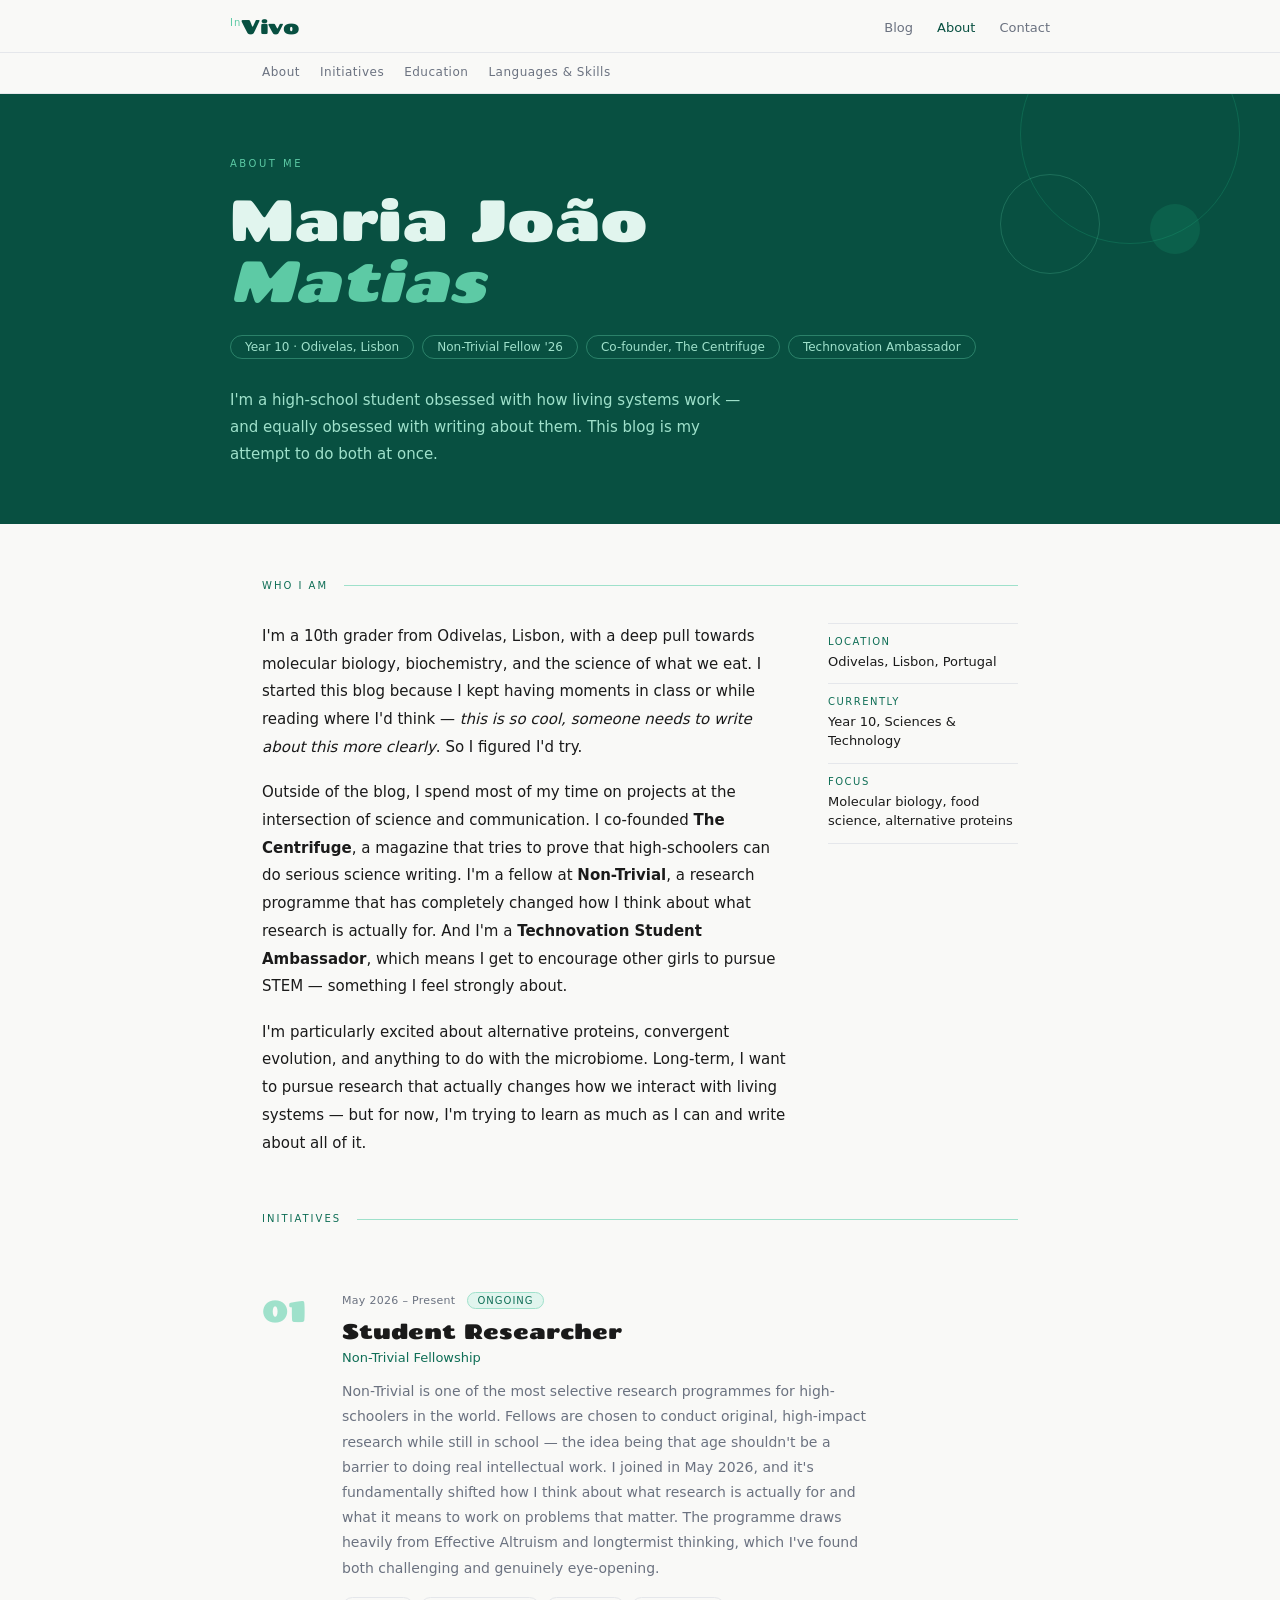
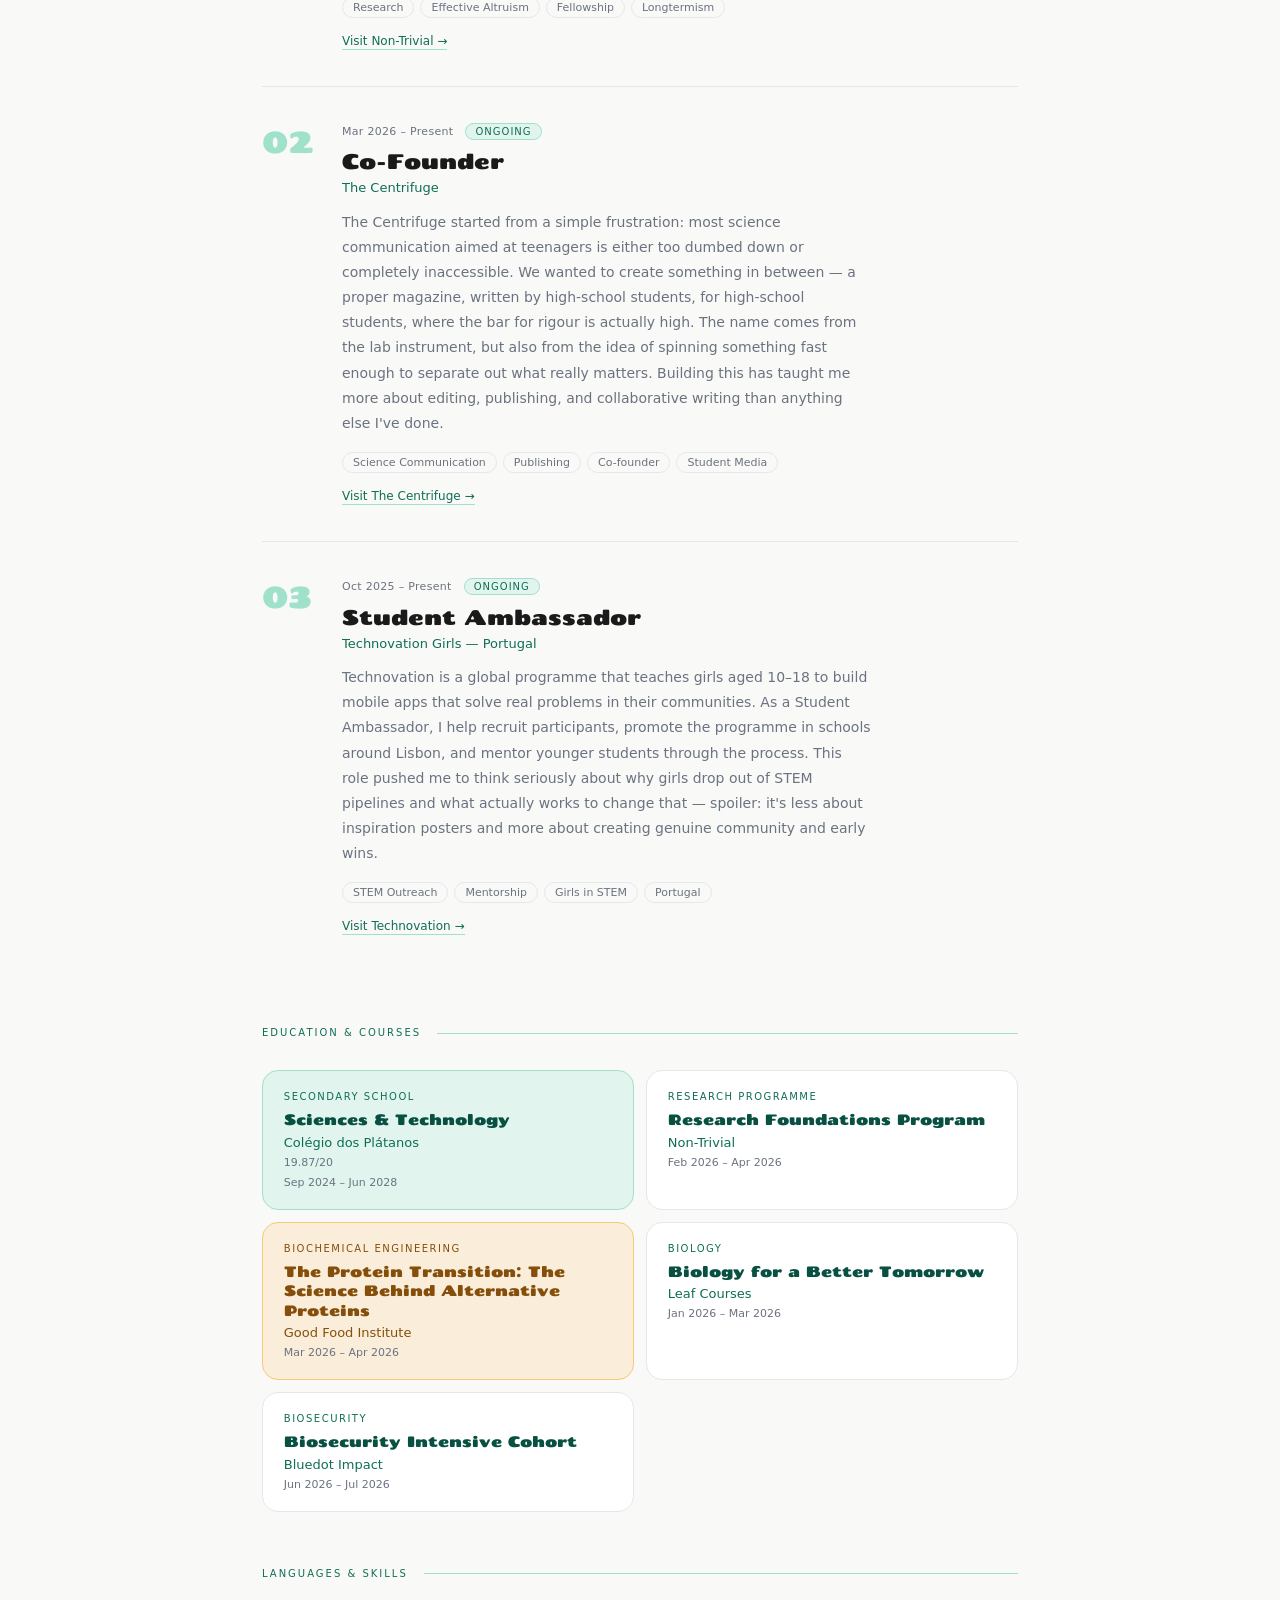
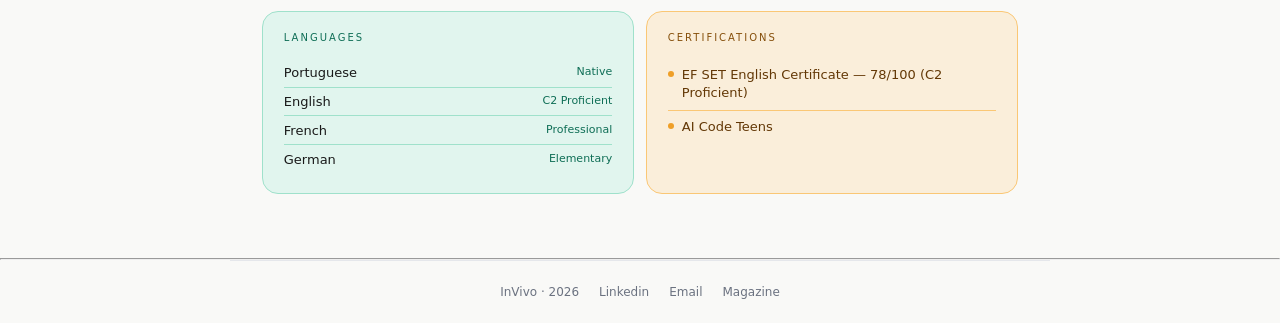
==== about.html @ fe53e02e "Add files via upload" ====
<!DOCTYPE html>
<html lang="en">
<head>
  <meta charset="UTF-8" />
  <meta name="viewport" content="width=device-width, initial-scale=1.0" />
  <title>About — InVivo</title>
  <link rel="preconnect" href="https://fonts.googleapis.com">
  <link rel="preconnect" href="https://fonts.gstatic.com" crossorigin>
  <link href="https://fonts.googleapis.com/css2?family=Chango&family=Chewy&family=Fira+Sans:ital,wght@0,100;0,200;0,300;0,400;0,500;0,600;0,700;0,800;0,900;1,100;1,200;1,300;1,400;1,500;1,600;1,700;1,800;1,900&family=Lato:ital,wght@0,100;0,300;0,400;0,700;0,900;1,100;1,300;1,400;1,700;1,900&display=swap" rel="stylesheet">
  <link rel="stylesheet" href="styles.css" />
</head>
<body>

  <nav>
    <div class="nav-inner">
      <div>
        <a href="index.html" class="logo"><sup>In</sup>Vivo</a>
      </div>
      <div>
        <ul class="nav-links">
            <li><a href="index.html">Blog</a></li>
            <li><a href="about.html" class="active">About</a></li>
            <li><a href="contact.html">Contact</a></li>
        </ul>
      </div>
    </div>
  </nav>

  <div class="anchor-nav">
    <div class="anchor-nav-inner">
      <a href="#about">About</a>
      <a href="#initiatives">Initiatives</a>
      <a href="#education">Education</a>
      <a href="#languages">Languages & Skills</a>
    </div>
  </div>

  <div class="hero">
    <div class="hb hb1"></div>
    <div class="hb hb2"></div>
    <div class="hb hb3"></div>
    <div class="hero-inner">
      <div class="hero-eyebrow">About me</div>
      <h1 class="hero-name">Maria João<br><em>Matias</em></h1>
      <div class="hero-roles">
        <span class="hero-role">Year 10 · Odivelas, Lisbon</span>
        <span class="hero-role">Non-Trivial Fellow '26</span>
        <span class="hero-role">Co-founder, The Centrifuge</span>
        <span class="hero-role">Technovation Ambassador</span>
      </div>
      <p class="hero-intro">I'm a high-school student obsessed with how living systems work — and equally obsessed with writing about them. This blog is my attempt to do both at once.</p>
    </div>
  </div>

  <!-- ABOUT -->
  <div class="section" id="about">
    <div class="section-header">
      <span class="section-tag">Who I am</span>
      <div class="section-line"></div>
    </div>
    <div class="about-grid">
      <div class="about-body">
        <p>I'm a 10th grader from Odivelas, Lisbon, with a deep pull towards molecular biology, biochemistry, and the science of what we eat. I started this blog because I kept having moments in class or while reading where I'd think — <em>this is so cool, someone needs to write about this more clearly</em>. So I figured I'd try.</p>
        <p>Outside of the blog, I spend most of my time on projects at the intersection of science and communication. I co-founded <strong>The Centrifuge</strong>, a magazine that tries to prove that high-schoolers can do serious science writing. I'm a fellow at <strong>Non-Trivial</strong>, a research programme that has completely changed how I think about what research is actually for. And I'm a <strong>Technovation Student Ambassador</strong>, which means I get to encourage other girls to pursue STEM — something I feel strongly about.</p>
        <p>I'm particularly excited about alternative proteins, convergent evolution, and anything to do with the microbiome. Long-term, I want to pursue research that actually changes how we interact with living systems — but for now, I'm trying to learn as much as I can and write about all of it.</p>
      </div>
      <div class="about-facts">
        <div class="fact">
          <div class="fact-label">Location</div>
          <div class="fact-value">Odivelas, Lisbon, Portugal</div>
        </div>
        <div class="fact">
          <div class="fact-label">Currently</div>
          <div class="fact-value">Year 10, Sciences & Technology</div>
        </div>
        <div class="fact">
          <div class="fact-label">Focus</div>
          <div class="fact-value">Molecular biology, food science, alternative proteins</div>
        </div>
      </div>
    </div>
  </div>

  <!-- INITIATIVES -->
  <div class="section" id="initiatives">
    <div class="section-header">
      <span class="section-tag">Initiatives</span>
      <div class="section-line"></div>
    </div>
    <div class="initiatives">

      <div class="initiative">
        <div class="init-num">01</div>
        <div class="init-body">
          <div class="init-meta">
            <span class="init-date">May 2026 – Present</span>
            <span class="init-status ongoing">Ongoing</span>
          </div>
          <div class="init-title">Student Researcher</div>
          <div class="init-org">Non-Trivial Fellowship</div>
          <div class="init-desc">Non-Trivial is one of the most selective research programmes for high-schoolers in the world. Fellows are chosen to conduct original, high-impact research while still in school — the idea being that age shouldn't be a barrier to doing real intellectual work. I joined in May 2026, and it's fundamentally shifted how I think about what research is actually for and what it means to work on problems that matter. The programme draws heavily from Effective Altruism and longtermist thinking, which I've found both challenging and genuinely eye-opening.</div>
          <div class="init-tags">
            <span class="init-tag">Research</span>
            <span class="init-tag">Effective Altruism</span>
            <span class="init-tag">Fellowship</span>
            <span class="init-tag">Longtermism</span>
          </div>
          <a href="https://www.non-trivial.org/" target="_blank" class="init-link">Visit Non-Trivial →</a>
        </div>
      </div>

      <div class="initiative">
        <div class="init-num">02</div>
        <div class="init-body">
          <div class="init-meta">
            <span class="init-date">Mar 2026 – Present</span>
            <span class="init-status ongoing">Ongoing</span>
          </div>
          <div class="init-title">Co-Founder</div>
          <div class="init-org">The Centrifuge</div>
          <div class="init-desc">The Centrifuge started from a simple frustration: most science communication aimed at teenagers is either too dumbed down or completely inaccessible. We wanted to create something in between — a proper magazine, written by high-school students, for high-school students, where the bar for rigour is actually high. The name comes from the lab instrument, but also from the idea of spinning something fast enough to separate out what really matters. Building this has taught me more about editing, publishing, and collaborative writing than anything else I've done.</div>
          <div class="init-tags">
            <span class="init-tag">Science Communication</span>
            <span class="init-tag">Publishing</span>
            <span class="init-tag">Co-founder</span>
            <span class="init-tag">Student Media</span>
          </div>
          <a href="https://trufflers.github.io/stem-magazine/#home" target="_blank" class="init-link">Visit The Centrifuge →</a>
        </div>
      </div>

      <div class="initiative">
        <div class="init-num">03</div>
        <div class="init-body">
          <div class="init-meta">
            <span class="init-date">Oct 2025 – Present</span>
            <span class="init-status ongoing">Ongoing</span>
          </div>
          <div class="init-title">Student Ambassador</div>
          <div class="init-org">Technovation Girls — Portugal</div>
          <div class="init-desc">Technovation is a global programme that teaches girls aged 10–18 to build mobile apps that solve real problems in their communities. As a Student Ambassador, I help recruit participants, promote the programme in schools around Lisbon, and mentor younger students through the process. This role pushed me to think seriously about why girls drop out of STEM pipelines and what actually works to change that — spoiler: it's less about inspiration posters and more about creating genuine community and early wins.</div>
          <div class="init-tags">
            <span class="init-tag">STEM Outreach</span>
            <span class="init-tag">Mentorship</span>
            <span class="init-tag">Girls in STEM</span>
            <span class="init-tag">Portugal</span>
          </div>
          <a href="https://technovationchallenge.org" target="_blank" class="init-link">Visit Technovation →</a>
        </div>
      </div>

    </div>
  </div>

  <!-- EDUCATION -->
  <div class="section" id="education">
    <div class="section-header">
      <span class="section-tag">Education & Courses</span>
      <div class="section-line"></div>
    </div>
    <div class="edu-grid">
      <div class="edu-card teal">
        <a href="www.colegiodosplatanos.pt">
          <div class="edu-type">Secondary School</div>
          <div class="edu-title">Sciences & Technology</div>
          <div class="edu-org">Colégio dos Plátanos</div>
          <div class="edu-date">19.87/20</div>
          <div class="edu-date">Sep 2024 – Jun 2028</div>
        </a>
      </div>
      <div class="edu-card">
        <a href="www.non-trivial.org">
        <div class="edu-type">Research Programme</div>
        <div class="edu-title">Research Foundations Program</div>
        <div class="edu-org">Non-Trivial</div>
        <div class="edu-date">Feb 2026 – Apr 2026</div>
        </a>
      </div>
      <div class="edu-card amber">
        <a href="https://gfi.org">
          <div class="edu-type">Biochemical Engineering</div>
          <div class="edu-title" style="color: #854F0B;">The Protein Transition: The Science Behind Alternative Proteins</div>
          <div class="edu-org">Good Food Institute</div>
          <div class="edu-date">Mar 2026 – Apr 2026</div>
        </a>
      </div>
      <div class="edu-card">
        <a href="https://leaf.courses">
          <div class="edu-type">Biology</div>
          <div class="edu-title">Biology for a Better Tomorrow</div>
          <div class="edu-org">Leaf Courses</div>
          <div class="edu-date">Jan 2026 – Mar 2026</div>
        </a>
      </div>
      <div class="edu-card">
        <a href="https://bluedot.org/courses/biosecurity">
          <div class="edu-type">Biosecurity</div>
          <div class="edu-title">Biosecurity Intensive Cohort</div>
          <div class="edu-org">Bluedot Impact</div>
          <div class="edu-date">Jun 2026 – Jul 2026</div>
        </a>
      </div>
    </div>
  </div>

  <!-- LANGUAGES & SKILLS -->
  <div class="section" id="languages">
    <div class="section-header">
      <span class="section-tag">Languages & Skills</span>
      <div class="section-line"></div>
    </div>
    <div class="two-col">
      <div class="strip teal">
        <div class="strip-label">Languages</div>
        <div class="lang-row"><span>Portuguese</span><span class="lang-level">Native</span></div>
        <div class="lang-row"><span>English</span><span class="lang-level">C2 Proficient</span></div>
        <div class="lang-row"><span>French</span><span class="lang-level">Professional</span></div>
        <div class="lang-row"><span>German</span><span class="lang-level">Elementary</span></div>
      </div>
      <div class="strip amber">
        <div class="strip-label">Certifications</div>
        <div class="cert-row"><div class="cert-dot"></div><span>EF SET English Certificate — 78/100 (C2 Proficient)</span></div>
        <div class="cert-row"><div class="cert-dot"></div><span>AI Code Teens</span></div>
      </div>
    </div>
  </div>

  <hr>
  <footer>
    <p>InVivo · 2026</p>
      <a href="https://www.linkedin.com/in/maria-jo%C3%A3o-matias-480b58301/" target="_blank">Linkedin</a>
      <a href="mailto:matias.joao.maria@gmail.com">Email</a>
      <a href="https://trufflers.github.io/stem-magazine/#home">Magazine</a>
  </footer>

</body>
</html>
---- styles.css ----
*, *::before, *::after { box-sizing: border-box; margin: 0; padding: 0; }
 
    :root {
      --teal-dark:   #085041;
      --teal-mid:    #0F6E56;
      --teal-light:  #E1F5EE;
      --teal-border: #9FE1CB;
      --teal-bright: #5DCAA5;
      --amber-bg:    #FAEEDA;
      --amber-border:#FAC775;
      --amber-dark:  #633806;
      --amber-mid:   #854F0B;
      --amber-circle:#EF9F27;
      --text:        #1a1a1a;
      --text-muted:  #6b7280;
      --border:      #e5e7eb;
      --card-bg:     #ffffff;
      --body-bg:     #f9f9f7;
      --serif: 'Chango', Georgia, serif;
      --sans:  'DM Sans', system-ui, sans-serif;
      --radius: 16px;
      --max: 820px;
    }
 
    html { scroll-behavior: smooth; }
 
    body {
      font-family: var(--sans);
      background: var(--body-bg);
      color: var(--text);
    }
 
    /* NAV */
    nav {
      position: sticky;
      top: 0;
      z-index: 100;
      background: rgba(249,249,247,0.92);
      backdrop-filter: blur(10px);
      border-bottom: 0.5px solid var(--border);
      padding: 0 2rem;
    }
 
    .nav-inner {
      max-width: var(--max);
      margin: 0 auto;
      display: flex;
      align-items: center;
      justify-content: space-between;
      height: 52px;
    }
 
    .logo { font-family: var(--serif); font-size: 20px; font-weight: 500; color: var(--teal-dark); text-decoration: none; letter-spacing: -0.4px; }
    .logo sup { font-size: 10px; color: var(--teal-bright); vertical-align: super; font-family: var(--sans); letter-spacing: 1px; }
    .nav-links { display: flex; gap: 1.5rem; list-style: none; }
    .nav-links a { font-size: 13px; color: var(--text-muted); text-decoration: none; transition: color 0.15s; }
    .nav-links a:hover { color: var(--teal-dark); }
    .nav-links a.active { color: var(--teal-dark); font-weight: 500; }
 
    /* ANCHOR NAV */
    .anchor-nav {
      background: var(--body-bg);
      border-bottom: 0.5px solid var(--border);
    }
 
    .anchor-nav-inner {
      max-width: var(--max);
      margin: 0 auto;
      padding: 0 2rem;
      display: flex;
      gap: 1.25rem;
      overflow-x: auto;
    }
 
    .anchor-nav a {
      font-size: 12px;
      letter-spacing: 0.5px;
      color: var(--text-muted);
      text-decoration: none;
      padding: 0.75rem 0;
      border-bottom: 2px solid transparent;
      white-space: nowrap;
      transition: color 0.15s, border-color 0.15s;
    }
 
    .anchor-nav a:hover { color: var(--teal-dark); border-bottom-color: var(--teal-border); }
 
    /* HERO */
    .hero {
      background: var(--teal-dark);
      padding: 4rem 2rem 3.5rem;
      position: relative;
      overflow: hidden;
    }
 
    .hero-inner { max-width: var(--max); margin: 0 auto; position: relative; z-index: 1; }
 
    .hero-eyebrow { font-size: 10px; letter-spacing: 2.5px; text-transform: uppercase; color: var(--teal-bright); margin-bottom: 1.25rem; }
 
    .hero-name { font-family: var(--serif); font-size: clamp(38px, 6vw, 58px); font-weight: 500; color: var(--teal-light); line-height: 1.05; letter-spacing: -1px; }
    .hero-name em { font-style: italic; color: var(--teal-bright); }
 
    .hero-roles { display: flex; flex-wrap: wrap; gap: 8px; margin-top: 1.5rem; }
    .hero-role { font-size: 12px; border: 0.5px solid rgba(95,202,165,0.4); border-radius: 20px; padding: 4px 14px; color: var(--teal-border); }
 
    .hero-intro { margin-top: 1.75rem; font-size: 15px; color: var(--teal-border); max-width: 520px; line-height: 1.8; }
 
    .hb { position: absolute; border-radius: 50%; pointer-events: none; }
    .hb1 { width: 220px; height: 220px; border: 1.5px solid #1D9E75; right: 40px; top: -70px; opacity: 0.3; }
    .hb2 { width: 100px; height: 100px; border: 1.5px solid var(--teal-bright); right: 180px; top: 80px; opacity: 0.25; }
    .hb3 { width: 50px; height: 50px; background: #1D9E75; right: 80px; top: 110px; opacity: 0.2; }
 
    /* SECTION */
    .section { max-width: var(--max); margin: 0 auto; padding: 3.5rem 2rem 0; }
    .section:last-of-type { padding-bottom: 4rem; }
 
    .section-header { display: flex; align-items: center; gap: 1rem; margin-bottom: 2rem; }
    .section-tag { font-size: 10px; letter-spacing: 2px; text-transform: uppercase; color: var(--teal-mid); font-weight: 500; }
    .section-line { flex: 1; height: 0.5px; background: var(--teal-border); }
 
    /* ABOUT */
    .about-grid { display: grid; grid-template-columns: 1fr 190px; gap: 2.5rem; align-items: start; }
    .about-body p { font-size: 15px; line-height: 1.85; }
    .about-body p + p { margin-top: 1.1rem; }
 
    .about-facts { display: flex; flex-direction: column; }
    .fact { padding: 0.75rem 0; border-bottom: 0.5px solid var(--border); }
    .fact:first-child { border-top: 0.5px solid var(--border); }
    .fact-label { font-size: 10px; letter-spacing: 1.5px; text-transform: uppercase; color: var(--teal-mid); margin-bottom: 0.3rem; }
    .fact-value { font-size: 13px; line-height: 1.5; }
 
    /* INITIATIVES */
    .initiatives { display: flex; flex-direction: column; }
 
    .initiative { display: grid; grid-template-columns: 56px 1fr; gap: 0 1.5rem; padding: 2.25rem 0; border-bottom: 0.5px solid var(--border); }
    .initiative:last-child { border-bottom: none; }
 
    .init-num { font-family: var(--serif); font-size: 30px; font-weight: 500; color: var(--teal-border); line-height: 1; padding-top: 3px; }
 
    .init-meta { display: flex; align-items: center; gap: 0.75rem; margin-bottom: 0.6rem; flex-wrap: wrap; }
    .init-date { font-size: 11px; color: var(--text-muted); letter-spacing: 0.3px; }
 
    .init-status { font-size: 10px; letter-spacing: 1px; text-transform: uppercase; padding: 2px 9px; border-radius: 20px; }
    .init-status.ongoing { background: var(--teal-light); color: var(--teal-mid); border: 0.5px solid var(--teal-border); }
    .init-status.past    { background: var(--border); color: var(--text-muted); }
 
    .init-title { font-family: var(--serif); font-size: 21px; font-weight: 500; line-height: 1.2; margin-bottom: 0.35rem; }
    .init-org   { font-size: 13px; color: var(--teal-mid); font-weight: 500; margin-bottom: 0.9rem; }
    .init-desc  { font-size: 14px; color: var(--text-muted); line-height: 1.8; max-width: 530px; }
 
    .init-tags { display: flex; flex-wrap: wrap; gap: 6px; margin-top: 1rem; }
    .init-tag  { font-size: 11px; background: var(--body-bg); border: 0.5px solid var(--border); border-radius: 20px; padding: 3px 10px; color: var(--text-muted); }
 
    .init-link { display: inline-block; margin-top: 1rem; font-size: 12px; color: var(--teal-mid); text-decoration: none; border-bottom: 1px solid var(--teal-border); padding-bottom: 1px; transition: color 0.15s, border-color 0.15s; }
    .init-link:hover { color: var(--teal-dark); border-color: var(--teal-mid); }
 
    /* EDUCATION */
    .edu-grid { display: grid; grid-template-columns: 1fr 1fr; gap: 12px; }
 
    .edu-card { background: var(--card-bg); border: 0.5px solid var(--border); border-radius: var(--radius); padding: 1.25rem 1.3rem; transition: box-shadow 0.2s; }
    .edu-card:hover { box-shadow: 0 4px 20px rgba(8,80,65,0.08); }
    .edu-card.teal  { background: var(--teal-light); border-color: var(--teal-border); }
    .edu-card.amber { background: var(--amber-bg);   border-color: var(--amber-border); }
 
    .edu-type  { font-size: 10px; letter-spacing: 1.5px; text-transform: uppercase; color: var(--teal-mid); margin-bottom: 0.5rem; }
    .edu-card.amber .edu-type { color: var(--amber-mid); }
    .edu-title { font-family: var(--serif); font-size: 15px; font-weight: 500; line-height: 1.3; margin-bottom: 0.3rem; }
    .edu-org   { font-size: 13px; color: var(--teal-mid); }
    .edu-card.amber .edu-org { color: var(--amber-mid); }
    .edu-date  { font-size: 11px; color: var(--text-muted); margin-top: 0.4rem; }
 
    /* LANG & SKILLS */
    .two-col { display: grid; grid-template-columns: 1fr 1fr; gap: 12px; }
 
    .strip { background: var(--card-bg); border: 0.5px solid var(--border); border-radius: var(--radius); padding: 1.25rem 1.3rem; }
    .strip.teal  { background: var(--teal-light); border-color: var(--teal-border); }
    .strip.amber { background: var(--amber-bg);   border-color: var(--amber-border); }
 
    .strip-label { font-size: 10px; letter-spacing: 2px; text-transform: uppercase; color: var(--teal-mid); font-weight: 500; margin-bottom: 1rem; }
    .strip.amber .strip-label { color: var(--amber-mid); }
 
    .lang-row { display: flex; justify-content: space-between; font-size: 13px; padding: 0.4rem 0; border-bottom: 0.5px solid var(--teal-border); }
    .lang-row:last-child { border-bottom: none; }
    .lang-level { font-size: 11px; color: var(--teal-mid); }
 
    .cert-row { display: flex; align-items: flex-start; gap: 0.5rem; font-size: 13px; color: var(--amber-dark); padding: 0.45rem 0; border-bottom: 0.5px solid var(--amber-border); line-height: 1.4; }
    .cert-row:last-child { border-bottom: none; }
    .cert-dot { width: 6px; height: 6px; border-radius: 50%; background: var(--amber-circle); flex-shrink: 0; margin-top: 5px; }
 
    /* FOOTER */
    footer { border-top: 0.5px solid var(--border); padding: 1.5rem 2rem; max-width: var(--max); margin: 0 auto; display: flex; justify-content: space-between; align-items: center;}
    footer p { font-size: 12px; color: var(--text-muted); }
    footer { display: flex; gap: 1.25rem; list-style: none; justify-content: center;}
    footer a { font-size: 12px; color: var(--text-muted); text-decoration: none; }
    footer a:hover { color: var(--teal-mid); }
 
    /* RESPONSIVE */
    @media (max-width: 640px) {
      .about-grid { grid-template-columns: 1fr; }
      .edu-grid   { grid-template-columns: 1fr; }
      .two-col    { grid-template-columns: 1fr; }
      .initiative { grid-template-columns: 1fr; }
      .init-num   { margin-bottom: 0.5rem; }
      nav, footer { padding-left: 1.25rem; padding-right: 1.25rem; }
      .section { padding-left: 1.25rem; padding-right: 1.25rem; }
      .anchor-nav-inner { padding: 0 1.25rem; }
    }

    .edu-grid a{
      text-decoration: none;
      color: #085041;
    }
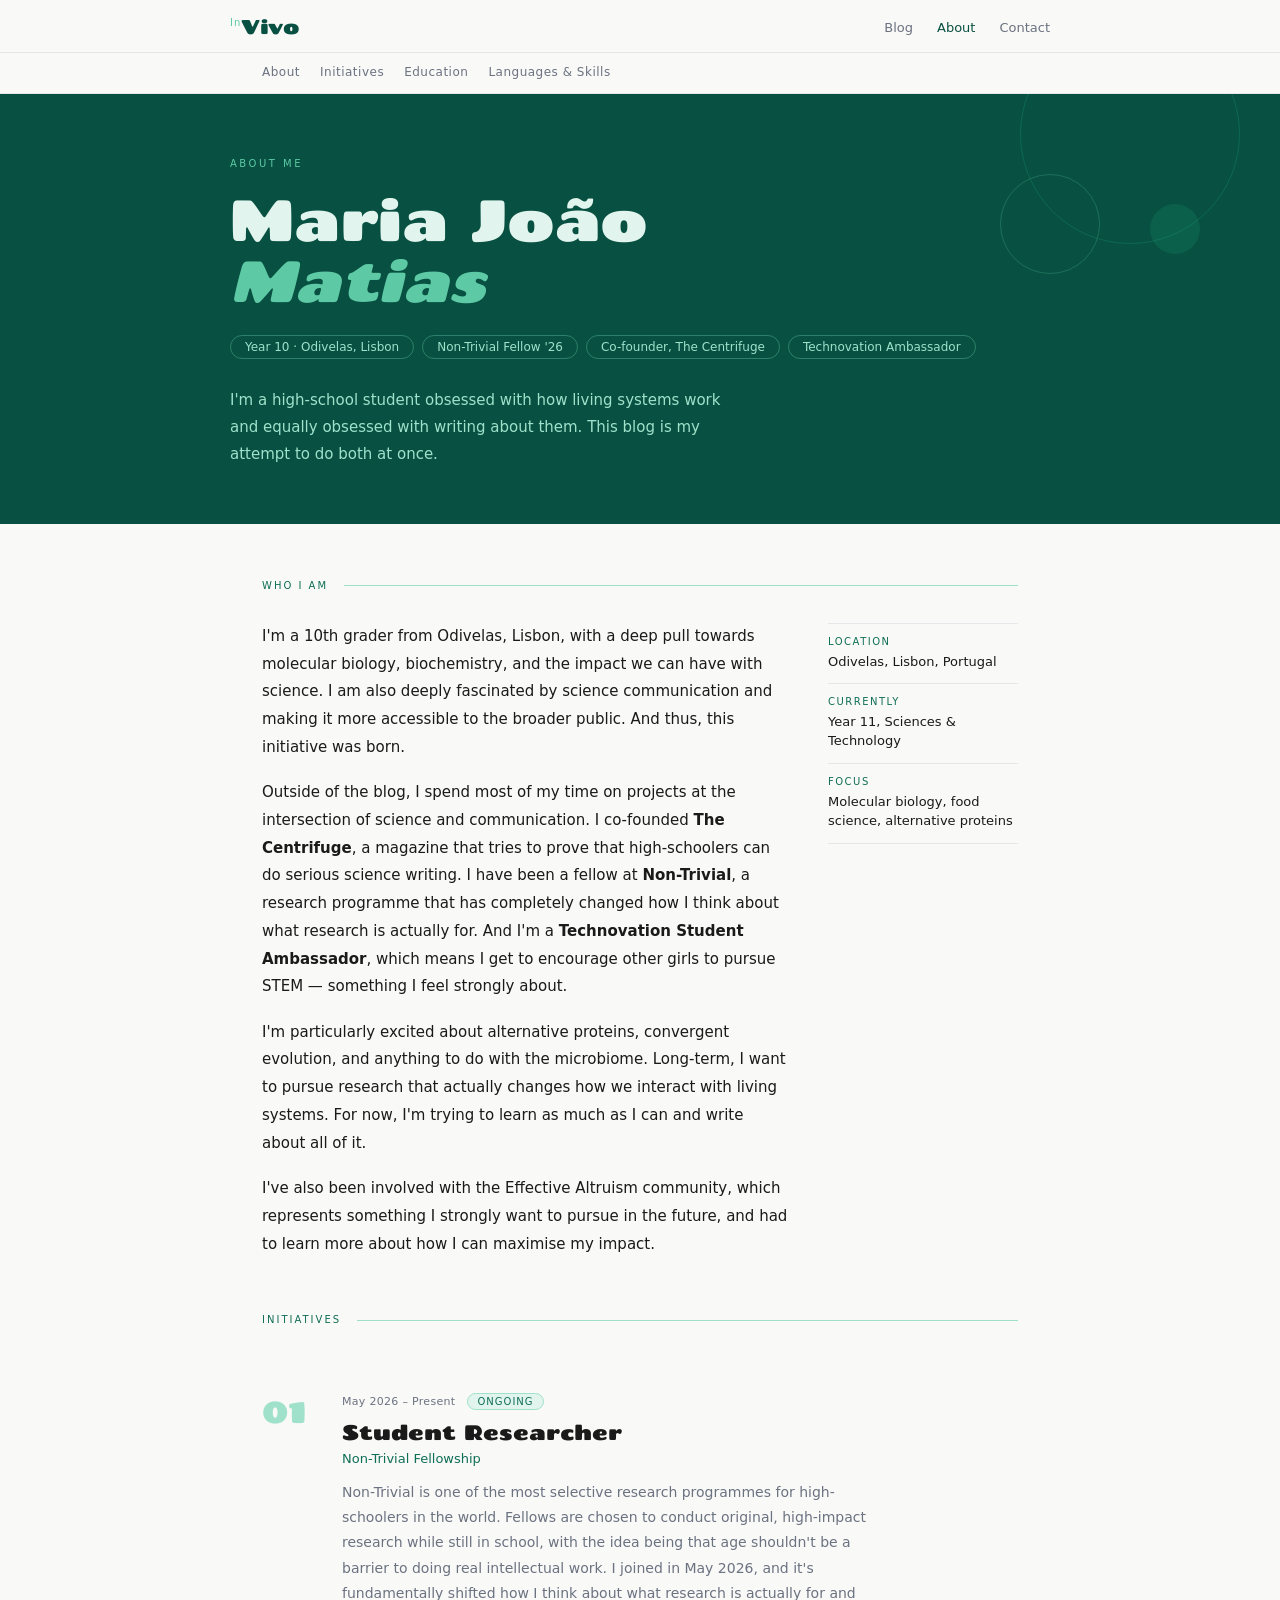
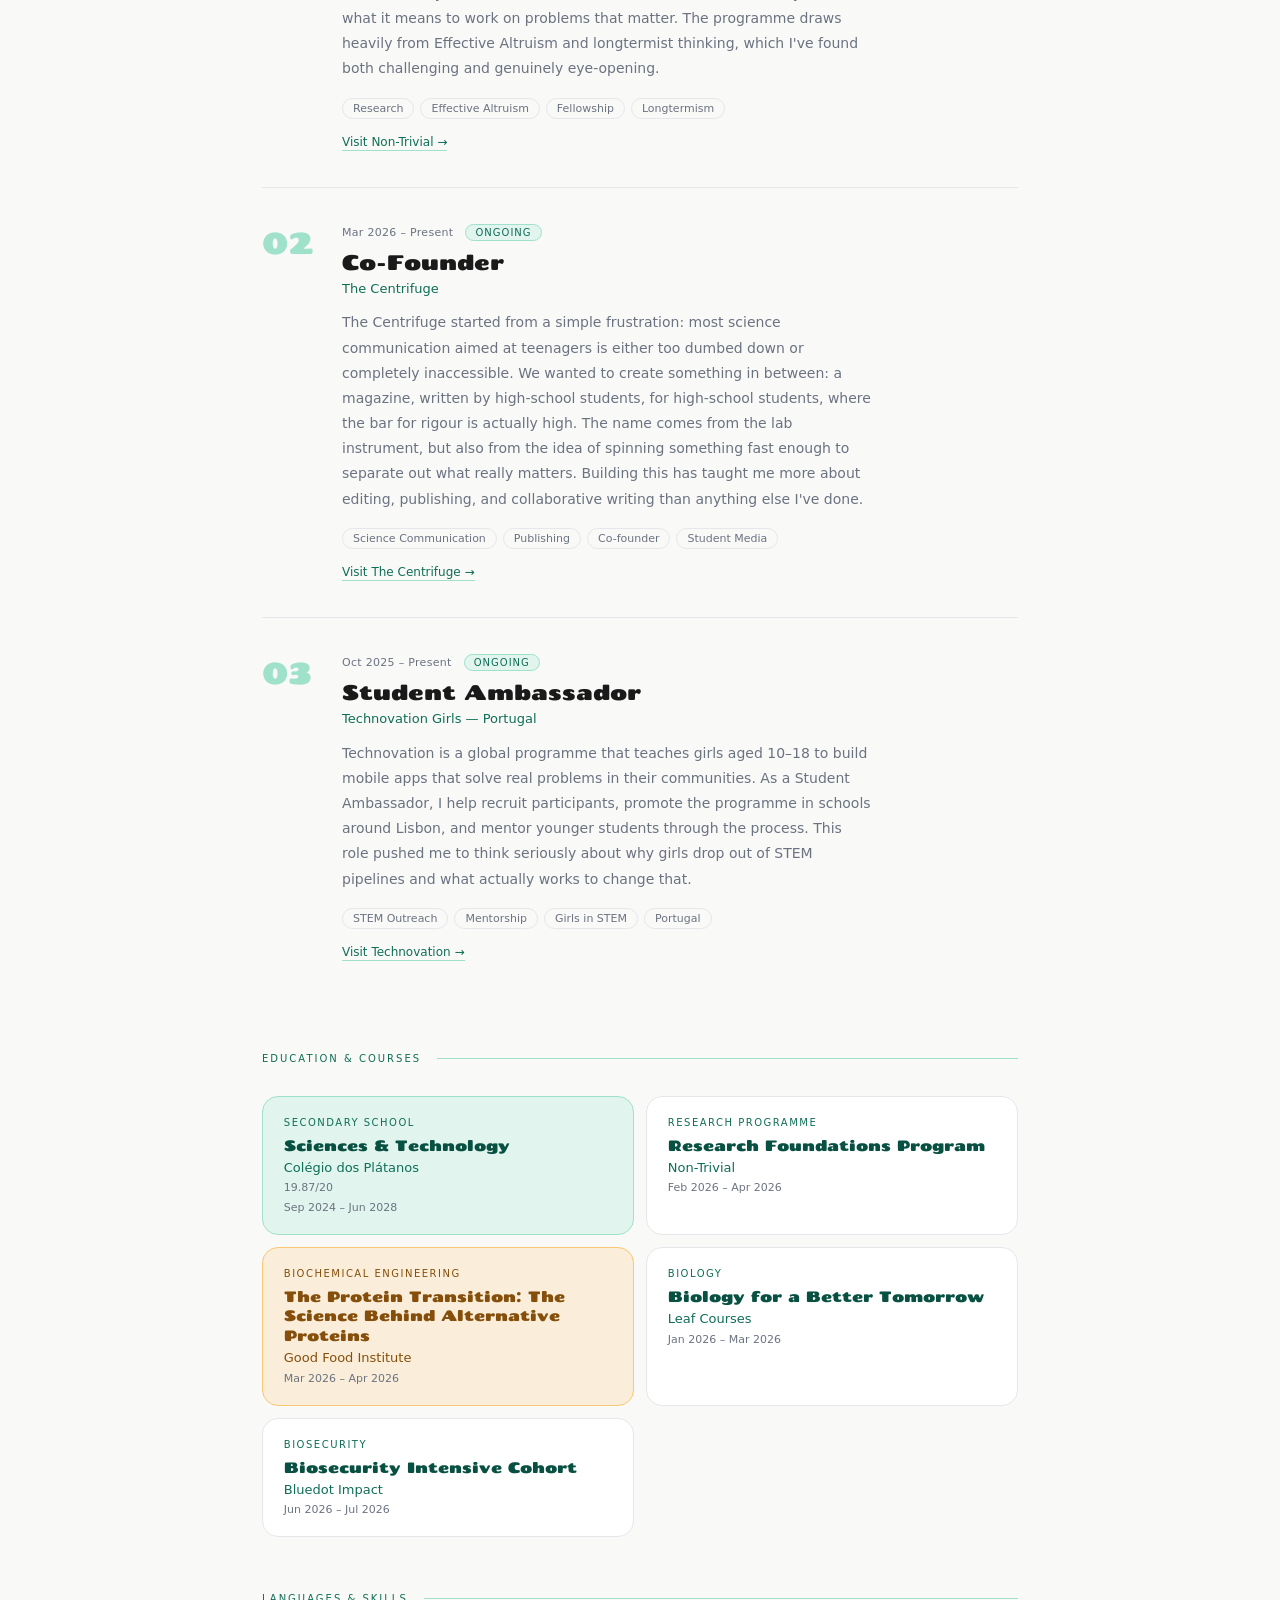
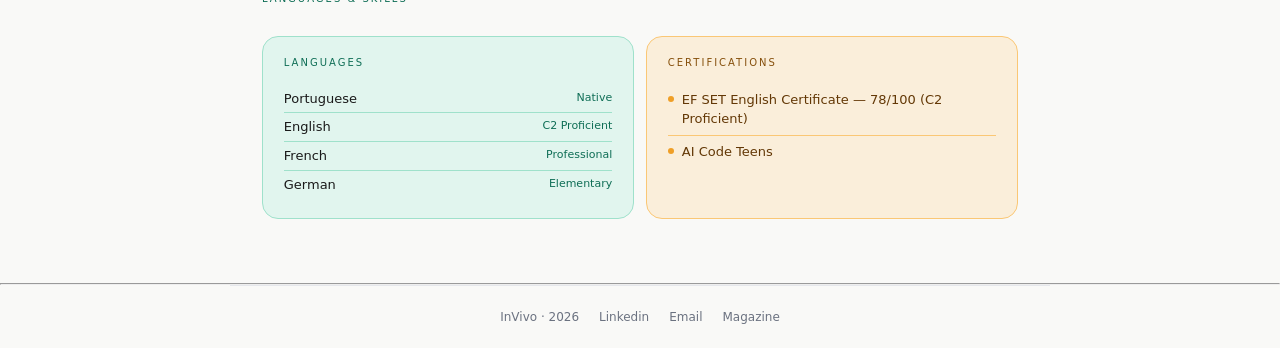
==== commit 7aeb702e: "Update about.html" ====
--- a/about.html
+++ b/about.html
@@ -48,7 +48,7 @@
         <span class="hero-role">Co-founder, The Centrifuge</span>
         <span class="hero-role">Technovation Ambassador</span>
       </div>
-      <p class="hero-intro">I'm a high-school student obsessed with how living systems work — and equally obsessed with writing about them. This blog is my attempt to do both at once.</p>
+      <p class="hero-intro">I'm a high-school student obsessed with how living systems work and equally obsessed with writing about them. This blog is my attempt to do both at once.</p>
     </div>
   </div>
 
@@ -60,9 +60,11 @@
     </div>
     <div class="about-grid">
       <div class="about-body">
-        <p>I'm a 10th grader from Odivelas, Lisbon, with a deep pull towards molecular biology, biochemistry, and the science of what we eat. I started this blog because I kept having moments in class or while reading where I'd think — <em>this is so cool, someone needs to write about this more clearly</em>. So I figured I'd try.</p>
-        <p>Outside of the blog, I spend most of my time on projects at the intersection of science and communication. I co-founded <strong>The Centrifuge</strong>, a magazine that tries to prove that high-schoolers can do serious science writing. I'm a fellow at <strong>Non-Trivial</strong>, a research programme that has completely changed how I think about what research is actually for. And I'm a <strong>Technovation Student Ambassador</strong>, which means I get to encourage other girls to pursue STEM — something I feel strongly about.</p>
-        <p>I'm particularly excited about alternative proteins, convergent evolution, and anything to do with the microbiome. Long-term, I want to pursue research that actually changes how we interact with living systems — but for now, I'm trying to learn as much as I can and write about all of it.</p>
+        <p>I'm a 10th grader from Odivelas, Lisbon, with a deep pull towards molecular biology, biochemistry, and the impact we can have with science. I am also deeply fascinated by science communication and making it more accessible to the broader public. And thus, this initiative was born.</p>
+        <p>Outside of the blog, I spend most of my time on projects at the intersection of science and communication. I co-founded <strong>The Centrifuge</strong>, a magazine that tries to prove that high-schoolers can do serious science writing. I have been a fellow at <strong>Non-Trivial</strong>, a research programme that has completely changed how I think about what research is actually for. And I'm a <strong>Technovation Student Ambassador</strong>, which means I get to encourage other girls to pursue STEM — something I feel strongly about.</p>
+        <p>I'm particularly excited about alternative proteins, convergent evolution, and anything to do with the microbiome. Long-term, I want to pursue research that actually changes how we interact with living systems. For now, I'm trying to learn as much as I can and write about all of it.</p>
+        <p>I've also been involved with the Effective Altruism community, which represents something I strongly want to pursue in the future, and had to learn more about how I can maximise my impact.</p>
+
       </div>
       <div class="about-facts">
         <div class="fact">
@@ -71,7 +73,7 @@
         </div>
         <div class="fact">
           <div class="fact-label">Currently</div>
-          <div class="fact-value">Year 10, Sciences & Technology</div>
+          <div class="fact-value">Year 11, Sciences & Technology</div>
         </div>
         <div class="fact">
           <div class="fact-label">Focus</div>
@@ -98,7 +100,7 @@
           </div>
           <div class="init-title">Student Researcher</div>
           <div class="init-org">Non-Trivial Fellowship</div>
-          <div class="init-desc">Non-Trivial is one of the most selective research programmes for high-schoolers in the world. Fellows are chosen to conduct original, high-impact research while still in school — the idea being that age shouldn't be a barrier to doing real intellectual work. I joined in May 2026, and it's fundamentally shifted how I think about what research is actually for and what it means to work on problems that matter. The programme draws heavily from Effective Altruism and longtermist thinking, which I've found both challenging and genuinely eye-opening.</div>
+          <div class="init-desc">Non-Trivial is one of the most selective research programmes for high-schoolers in the world. Fellows are chosen to conduct original, high-impact research while still in school, with the idea being that age shouldn't be a barrier to doing real intellectual work. I joined in May 2026, and it's fundamentally shifted how I think about what research is actually for and what it means to work on problems that matter. The programme draws heavily from Effective Altruism and longtermist thinking, which I've found both challenging and genuinely eye-opening.</div>
           <div class="init-tags">
             <span class="init-tag">Research</span>
             <span class="init-tag">Effective Altruism</span>
@@ -118,7 +120,7 @@
           </div>
           <div class="init-title">Co-Founder</div>
           <div class="init-org">The Centrifuge</div>
-          <div class="init-desc">The Centrifuge started from a simple frustration: most science communication aimed at teenagers is either too dumbed down or completely inaccessible. We wanted to create something in between — a proper magazine, written by high-school students, for high-school students, where the bar for rigour is actually high. The name comes from the lab instrument, but also from the idea of spinning something fast enough to separate out what really matters. Building this has taught me more about editing, publishing, and collaborative writing than anything else I've done.</div>
+          <div class="init-desc">The Centrifuge started from a simple frustration: most science communication aimed at teenagers is either too dumbed down or completely inaccessible. We wanted to create something in between: a magazine, written by high-school students, for high-school students, where the bar for rigour is actually high. The name comes from the lab instrument, but also from the idea of spinning something fast enough to separate out what really matters. Building this has taught me more about editing, publishing, and collaborative writing than anything else I've done.</div>
           <div class="init-tags">
             <span class="init-tag">Science Communication</span>
             <span class="init-tag">Publishing</span>
@@ -138,7 +140,7 @@
           </div>
           <div class="init-title">Student Ambassador</div>
           <div class="init-org">Technovation Girls — Portugal</div>
-          <div class="init-desc">Technovation is a global programme that teaches girls aged 10–18 to build mobile apps that solve real problems in their communities. As a Student Ambassador, I help recruit participants, promote the programme in schools around Lisbon, and mentor younger students through the process. This role pushed me to think seriously about why girls drop out of STEM pipelines and what actually works to change that — spoiler: it's less about inspiration posters and more about creating genuine community and early wins.</div>
+          <div class="init-desc">Technovation is a global programme that teaches girls aged 10–18 to build mobile apps that solve real problems in their communities. As a Student Ambassador, I help recruit participants, promote the programme in schools around Lisbon, and mentor younger students through the process. This role pushed me to think seriously about why girls drop out of STEM pipelines and what actually works to change that.</div>
           <div class="init-tags">
             <span class="init-tag">STEM Outreach</span>
             <span class="init-tag">Mentorship</span>
@@ -234,4 +236,4 @@
   </footer>
 
 </body>
-</html>+</html>
